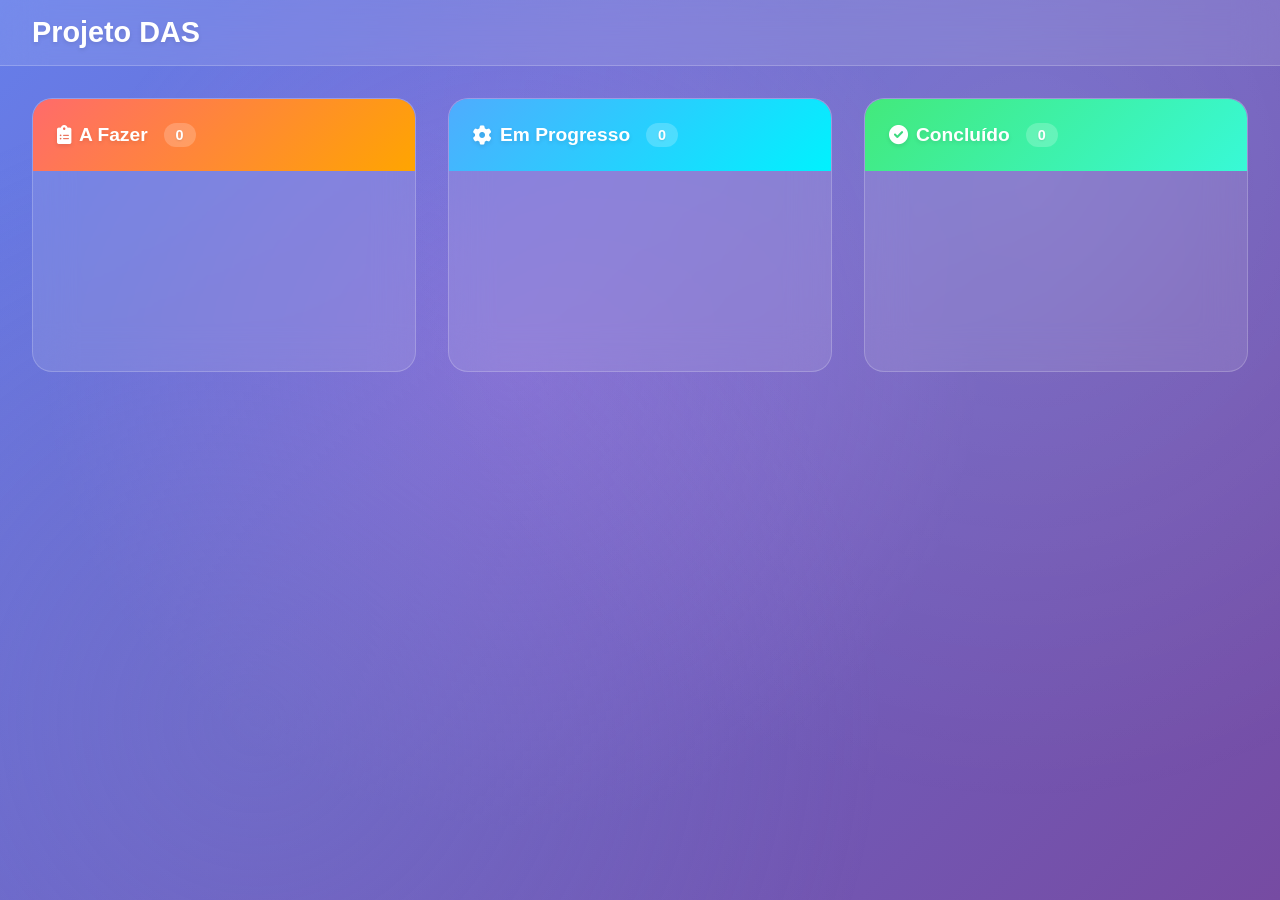
==== index.html @ c1bcb2b5 ""feat: add responsive Kanban board layout with header and columns"" ====
<!DOCTYPE html>
<html lang="pt-pt">

<head>
  <meta charset="UTF-8" />
  <meta name="viewport" content="width=device-width, initial-scale=1.0" />
  <title>Projeto DAS</title>
  <link href="https://cdnjs.cloudflare.com/ajax/libs/font-awesome/6.0.0/css/all.min.css" rel="stylesheet">
  <link rel="stylesheet" href="style.css">
</head>

<body>
  <header class="header">
    <div class="header-content">
      <h1 class="logo">Projeto DAS</h1>
      <div class="author-pictures">
     
      </div>
    </div>
  </header>

  <main class="main-content">
    <div class="kanban-board">
      <!-- To Do Column -->
      <div class="kanban-column">
        <div class="column-header todo">
          <div class="header-left">
            <h2 class="column-title">
              <i class="fas fa-clipboard-list"></i>
              A Fazer
            </h2>
            <span class="task-count" id="todo-count">0</span>
          </div>
          <!-- <button class="add-task-btn" onclick="openTaskModal('todo')">
            <i class="fas fa-plus"></i>
          </button> -->
        </div>
        <div class="kanban-body" id="todo" ondrop="drop(event)" ondragover="allowDrop(event)"
          ondragenter="dragEnter(event)" ondragleave="dragLeave(event)">
        </div>
      </div>

      <!-- In Progress Column -->
      <div class="kanban-column">
        <div class="column-header progress">
          <div class="header-left">
            <h2 class="column-title">
              <i class="fas fa-cog fa-spin"></i>
              Em Progresso
            </h2>
            <span class="task-count" id="inprogress-count">0</span>
          </div>
          <!-- <button class="add-task-btn" onclick="openTaskModal('inprogress')">
            <i class="fas fa-plus"></i>
          </button> -->
        </div>
        <div class="kanban-body" id="inprogress" ondrop="drop(event)" ondragover="allowDrop(event)"
          ondragenter="dragEnter(event)" ondragleave="dragLeave(event)">
        </div>
      </div>

      <!-- Completed Column -->
      <div class="kanban-column">
        <div class="column-header done">
          <div class="header-left">
            <h2 class="column-title">
              <i class="fas fa-check-circle"></i>
              Concluído
            </h2>
            <span class="task-count" id="completed-count">0</span>
          </div>
          <!-- <button class="add-task-btn" onclick="openTaskModal('completed')">
            <i class="fas fa-plus"></i>
          </button> -->
        </div>
        <div class="kanban-body" id="completed" ondrop="drop(event)" ondragover="allowDrop(event)"
          ondragenter="dragEnter(event)" ondragleave="dragLeave(event)">
        </div>
      </div>
    </div>
  </main>

  <script src="script.js"></script>
</body>

</html>
---- style.css ----
* {
    margin: 0;
    padding: 0;
    box-sizing: border-box;
}

:root {
    --primary: #667eea;
    --secondary: #764ba2;
    --accent: #f093fb;
    --success: #4facfe;
    --warning: #f6d55c;
    --danger: #ff6b6b;
    --dark: #2d3748;
    --light: #f7fafc;
    --white: #ffffff;
    --shadow: 0 10px 30px rgba(0, 0, 0, 0.1);
    --shadow-hover: 0 20px 40px rgba(0, 0, 0, 0.15);
    --gradient-bg: linear-gradient(135deg, #667eea 0%, #764ba2 100%);
    --gradient-card: linear-gradient(135deg, rgba(255, 255, 255, 0.1) 0%, rgba(255, 255, 255, 0.05) 100%);
}

body {
    font-family: 'Segoe UI', Tahoma, Geneva, Verdana, sans-serif;
    background: var(--gradient-bg);
    min-height: 100vh;
    color: var(--dark);
    position: relative;
}

body::before {
    content: '';
    position: fixed;
    top: 0;
    left: 0;
    width: 100%;
    height: 100%;
    background:
        radial-gradient(circle at 20% 80%, rgba(120, 119, 198, 0.3) 0%, transparent 50%),
        radial-gradient(circle at 80% 20%, rgba(255, 255, 255, 0.1) 0%, transparent 50%),
        radial-gradient(circle at 40% 40%, rgba(240, 147, 251, 0.2) 0%, transparent 50%);
    pointer-events: none;
    z-index: -1;
}

/* Header */
.header {
    background: rgba(255, 255, 255, 0.1);
    backdrop-filter: blur(20px);
    border-bottom: 1px solid rgba(255, 255, 255, 0.2);
    padding: 1rem 2rem;
    position: sticky;
    top: 0;
    z-index: 100;
}

.header-content {
    max-width: 1400px;
    margin: 0 auto;
    display: flex;
    justify-content: space-between;
    align-items: center;
}

.logo {
    font-size: 1.8rem;
    font-weight: 700;
    color: var(--white);
    text-shadow: 0 2px 4px rgba(0, 0, 0, 0.1);
}

.author-pictures {
    display: flex;
    gap: 0.5rem;
}

.author-pictures img {
    width: 45px;
    height: 45px;
    border-radius: 50%;
    border: 3px solid rgba(255, 255, 255, 0.3);
    transition: transform 0.3s ease;
}

.author-pictures img:hover {
    transform: scale(1.1);
}

/* Main Content */
.main-content {
    max-width: 1400px;
    margin: 2rem auto;
    padding: 0 2rem;
}

.kanban-board {
    display: grid;
    grid-template-columns: repeat(auto-fit, minmax(350px, 1fr));
    gap: 2rem;
    margin-top: 2rem;
    align-items: start;
}

.kanban-column {
    background: rgba(255, 255, 255, 0.1);
    backdrop-filter: blur(20px);
    border-radius: 20px;
    border: 1px solid rgba(255, 255, 255, 0.2);
    overflow: hidden;
    transition: transform 0.3s ease;
    display: flex;
    flex-direction: column;
}

.kanban-column:hover {
    transform: translateY(-5px);
}

.column-header {
    padding: 1.5rem;
    display: flex;
    justify-content: space-between;
    align-items: center;
    position: relative;
    overflow: hidden;
}

.column-header::before {
    content: '';
    position: absolute;
    top: 0;
    left: 0;
    right: 0;
    bottom: 0;
    background: var(--gradient-card);
    z-index: -1;
}

.column-header.todo::before {
    background: linear-gradient(135deg, #ff6b6b 0%, #ffa500 100%);
}

.column-header.progress::before {
    background: linear-gradient(135deg, #4facfe 0%, #00f2fe 100%);
}

.column-header.done::before {
    background: linear-gradient(135deg, #43e97b 0%, #38f9d7 100%);
}

.header-left {
    display: flex;
    align-items: center;
    gap: 1rem;
}

.column-title {
    font-size: 1.2rem;
    font-weight: 600;
    color: var(--white);
    text-shadow: 0 2px 4px rgba(0, 0, 0, 0.1);
    display: flex;
    align-items: center;
    gap: 0.5rem;
}

.task-count {
    background: rgba(255, 255, 255, 0.2);
    color: var(--white);
    padding: 0.25rem 0.75rem;
    border-radius: 50px;
    font-size: 0.9rem;
    font-weight: 600;
    text-shadow: 0 1px 2px rgba(0, 0, 0, 0.1);
}

.add-task-btn {
    background: rgba(255, 255, 255, 0.2);
    border: none;
    color: var(--white);
    padding: 0.75rem;
    border-radius: 50%;
    font-size: 1rem;
    cursor: pointer;
    transition: all 0.3s ease;
    display: flex;
    align-items: center;
    justify-content: center;
    width: 40px;
    height: 40px;
}

.add-task-btn:hover {
    background: rgba(255, 255, 255, 0.3);
    transform: translateY(-2px);
}

.kanban-body {
    padding: 1.5rem;
    min-height: 200px;
    transition: background-color 0.3s ease;
    flex: 1;
}

.kanban-body.drag-over {
    background: rgba(255, 255, 255, 0.1);
}

/* Task Cards */
.task-card {
    background: var(--white);
    border-radius: 15px;
    padding: 1.5rem;
    margin-bottom: 1rem;
    box-shadow: var(--shadow);
    cursor: grab;
    transition: all 0.3s ease;
    position: relative;
    border-left: 4px solid var(--primary);
}

.task-card:hover {
    transform: translateY(-3px);
    box-shadow: var(--shadow-hover);
}

.task-card:active {
    cursor: grabbing;
}

.task-card.dragging {
    opacity: 0.5;
    transform: rotate(5deg);
}

.task-title {
    font-size: 1.1rem;
    font-weight: 600;
    margin-bottom: 0.5rem;
    color: var(--dark);
}

.task-description {
    font-size: 0.9rem;
    color: var(--dark);
    opacity: 0.8;
    margin-bottom: 1rem;
    line-height: 1.4;
    overflow: hidden;
}

.task-meta {
    display: flex;
    justify-content: space-between;
    align-items: center;
    margin-top: 1rem;
    font-size: 0.8rem;
    color: var(--dark);
    opacity: 0.6;
}

.task-actions {
    display: flex;
    gap: 0.5rem;
    position: absolute;
    top: 1rem;
    right: 1rem;
    opacity: 0;
    transition: opacity 0.3s ease;
}

.task-card:hover .task-actions {
    opacity: 1;
}

.task-action {
    background: rgba(0, 0, 0, 0.1);
    border: none;
    color: var(--dark);
    padding: 0.4rem;
    border-radius: 50%;
    cursor: pointer;
    transition: all 0.3s ease;
    font-size: 0.8rem;
}

.task-action:hover {
    background: var(--primary);
    color: var(--white);
    transform: scale(1.1);
}

.task-action.delete:hover {
    background: var(--danger);
}

/* Priority indicators */
.priority-high {
    border-left-color: var(--danger);
}

.priority-medium {
    border-left-color: var(--warning);
}

.priority-low {
    border-left-color: var(--success);
}

/* Modal */
.modal {
    display: none;
    position: fixed;
    top: 0;
    left: 0;
    width: 100%;
    height: 100%;
    background: rgba(0, 0, 0, 0.5);
    backdrop-filter: blur(10px);
    z-index: 1000;
    animation: fadeIn 0.3s ease;
}

.modal.show {
    display: flex;
    justify-content: center;
    align-items: center;
}

.modal-content {
    background: var(--white);
    border-radius: 20px;
    padding: 2rem;
    width: 90%;
    max-width: 500px;
    box-shadow: 0 20px 60px rgba(0, 0, 0, 0.3);
    animation: slideIn 0.3s ease;
    position: relative;
}

.modal-header {
    display: flex;
    justify-content: space-between;
    align-items: center;
    margin-bottom: 1.5rem;
}

.modal-title {
    font-size: 1.4rem;
    font-weight: 600;
    color: var(--dark);
}

.close-btn {
    background: none;
    border: none;
    font-size: 1.5rem;
    cursor: pointer;
    color: var(--dark);
    opacity: 0.6;
    transition: opacity 0.3s ease;
}

.close-btn:hover {
    opacity: 1;
}

.form-group {
    margin-bottom: 1.5rem;
}

.form-label {
    display: block;
    margin-bottom: 0.5rem;
    font-weight: 500;
    color: var(--dark);
}

.form-input,
.form-textarea,
.form-select {
    width: 100%;
    padding: 0.75rem 1rem;
    border: 2px solid rgba(0, 0, 0, 0.1);
    border-radius: 10px;
    font-size: 1rem;
    transition: border-color 0.3s ease;
    background: var(--light);
}

.form-input:focus,
.form-textarea:focus,
.form-select:focus {
    outline: none;
    border-color: var(--primary);
}

.form-textarea {
    resize: vertical;
    min-height: 100px;
}

.form-actions {
    display: flex;
    gap: 1rem;
    justify-content: flex-end;
}

.btn {
    padding: 0.75rem 1.5rem;
    border: none;
    border-radius: 10px;
    font-size: 1rem;
    cursor: pointer;
    transition: all 0.3s ease;
    font-weight: 500;
}

.btn-primary {
    background: var(--primary);
    color: var(--white);
}

.btn-primary:hover {
    background: var(--secondary);
    transform: translateY(-2px);
}

.btn-secondary {
    background: rgba(0, 0, 0, 0.1);
    color: var(--dark);
}

.btn-secondary:hover {
    background: rgba(0, 0, 0, 0.2);
}

/* Animations */
@keyframes fadeIn {
    from {
        opacity: 0;
    }

    to {
        opacity: 1;
    }
}

@keyframes slideIn {
    from {
        opacity: 0;
        transform: translateY(-50px) scale(0.9);
    }

    to {
        opacity: 1;
        transform: translateY(0) scale(1);
    }
}

@keyframes fadeOut {
    from {
        opacity: 1;
        transform: scale(1);
    }

    to {
        opacity: 0;
        transform: scale(0.8);
    }
}

/* Responsive */
@media (max-width: 768px) {
    .main-content {
        padding: 0 1rem;
    }

    .kanban-board {
        grid-template-columns: 1fr;
        gap: 1rem;
    }

    .header {
        padding: 1rem;
    }

    .header-content {
        flex-direction: column;
        gap: 1rem;
    }

    .modal-content {
        width: 95%;
        padding: 1.5rem;
    }

    .column-header {
        padding: 1rem;
    }

    .header-left {
        gap: 0.5rem;
    }

    .column-title {
        font-size: 1rem;
    }

    .task-count {
        font-size: 0.8rem;
        padding: 0.2rem 0.5rem;
    }
}
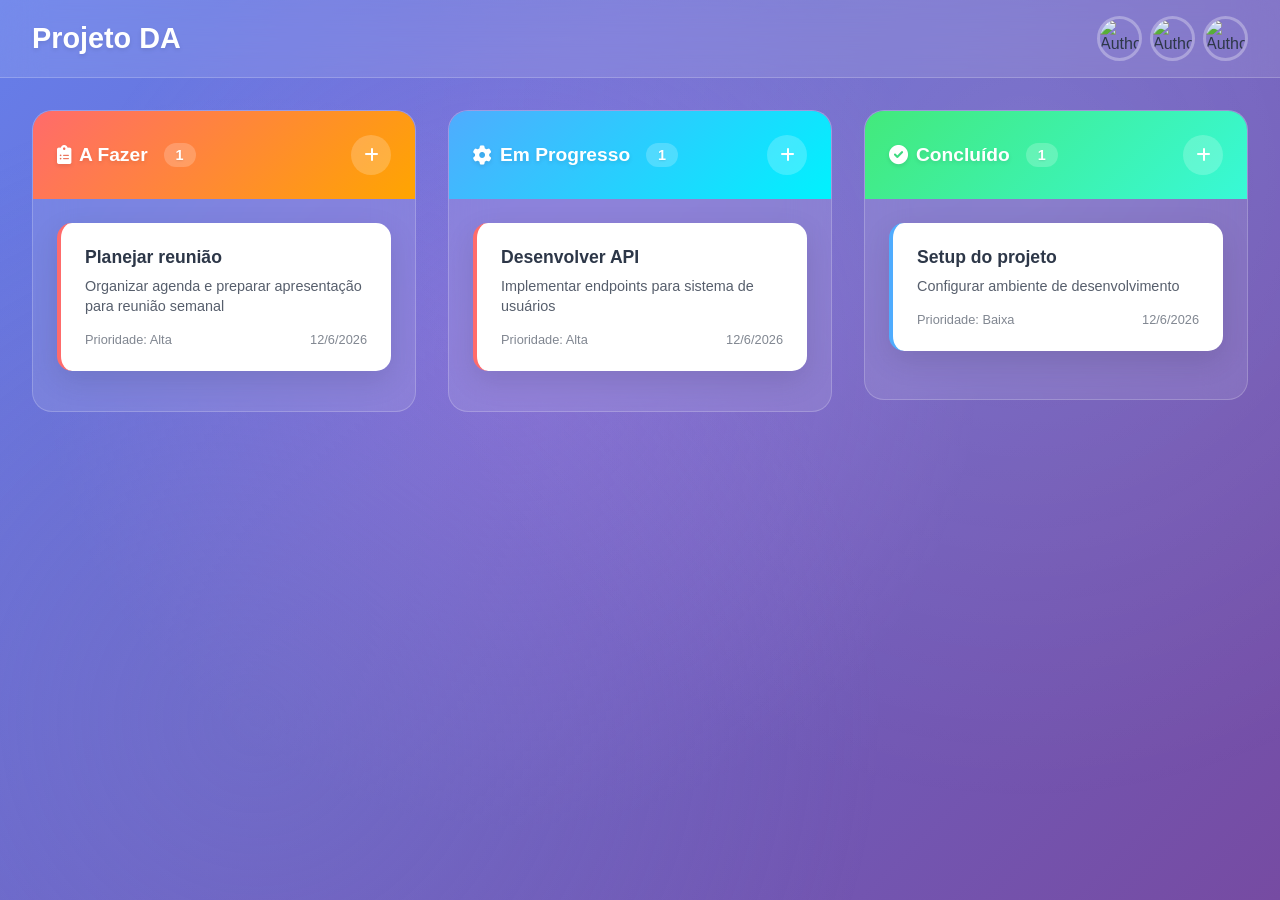
==== commit b5eeeaa8: "feat(task): add modal to create new task with title, description and priority - Implemented modal op" ====
--- a/index.html
+++ b/index.html
@@ -4,7 +4,7 @@
 <head>
   <meta charset="UTF-8" />
   <meta name="viewport" content="width=device-width, initial-scale=1.0" />
-  <title>Projeto DAS</title>
+  <title>Projeto DA</title>
   <link href="https://cdnjs.cloudflare.com/ajax/libs/font-awesome/6.0.0/css/all.min.css" rel="stylesheet">
   <link rel="stylesheet" href="style.css">
 </head>
@@ -12,9 +12,13 @@
 <body>
   <header class="header">
     <div class="header-content">
-      <h1 class="logo">Projeto DAS</h1>
+      <h1 class="logo">Projeto DA</h1>
       <div class="author-pictures">
-     
+        <img src="https://avatars.githubusercontent.com/u/66977112?v=4" alt="Author 1" />
+        <img
+          src="https://avatars.githubusercontent.com/u/166443388?s=400&u=ce21c665dd0a019dd3eee8a0de12d3802deea94e&v=4"
+          alt="Author 2" />
+        <img src="https://avatars.githubusercontent.com/u/192536527?v=4" alt="Author 3" />
       </div>
     </div>
   </header>
@@ -31,9 +35,9 @@
             </h2>
             <span class="task-count" id="todo-count">0</span>
           </div>
-          <!-- <button class="add-task-btn" onclick="openTaskModal('todo')">
+          <button class="add-task-btn" onclick="openTaskModal('todo')">
             <i class="fas fa-plus"></i>
-          </button> -->
+          </button>
         </div>
         <div class="kanban-body" id="todo" ondrop="drop(event)" ondragover="allowDrop(event)"
           ondragenter="dragEnter(event)" ondragleave="dragLeave(event)">
@@ -50,9 +54,9 @@
             </h2>
             <span class="task-count" id="inprogress-count">0</span>
           </div>
-          <!-- <button class="add-task-btn" onclick="openTaskModal('inprogress')">
+          <button class="add-task-btn" onclick="openTaskModal('inprogress')">
             <i class="fas fa-plus"></i>
-          </button> -->
+          </button>
         </div>
         <div class="kanban-body" id="inprogress" ondrop="drop(event)" ondragover="allowDrop(event)"
           ondragenter="dragEnter(event)" ondragleave="dragLeave(event)">
@@ -69,9 +73,9 @@
             </h2>
             <span class="task-count" id="completed-count">0</span>
           </div>
-          <!-- <button class="add-task-btn" onclick="openTaskModal('completed')">
+          <button class="add-task-btn" onclick="openTaskModal('completed')">
             <i class="fas fa-plus"></i>
-          </button> -->
+          </button>
         </div>
         <div class="kanban-body" id="completed" ondrop="drop(event)" ondragover="allowDrop(event)"
           ondragenter="dragEnter(event)" ondragleave="dragLeave(event)">
@@ -80,6 +84,40 @@
     </div>
   </main>
 
+
+  <!-- Task Modal -->
+  <div id="taskModal" class="modal">
+    <div class="modal-content">
+      <div class="modal-header">
+        <h3 class="modal-title" id="modalTitle">Nova Tarefa</h3>
+        <button class="close-btn" onclick="closeModal()">&times;</button>
+      </div>
+      <form id="taskForm">
+        <div class="form-group">
+          <label class="form-label">Título *</label>
+          <input type="text" id="taskTitle" class="form-input" required>
+        </div>
+        <div class="form-group">
+          <label class="form-label">Descrição</label>
+          <textarea id="taskDescription" class="form-textarea" placeholder="Descreva a tarefa..."
+            maxlength="200"></textarea>
+        </div>
+        <div class="form-group">
+          <label class="form-label">Prioridade</label>
+          <select id="taskPriority" class="form-select">
+            <option value="low">Baixa</option>
+            <option value="medium" selected>Média</option>
+            <option value="high">Alta</option>
+          </select>
+        </div>
+        <div class="form-actions">
+          <button type="button" class="btn btn-secondary" onclick="closeModal()">Cancelar</button>
+          <button type="submit" class="btn btn-primary" id="submitBtn">Criar Tarefa</button>
+        </div>
+      </form>
+    </div>
+  </div>
+
   <script src="script.js"></script>
 </body>
 
